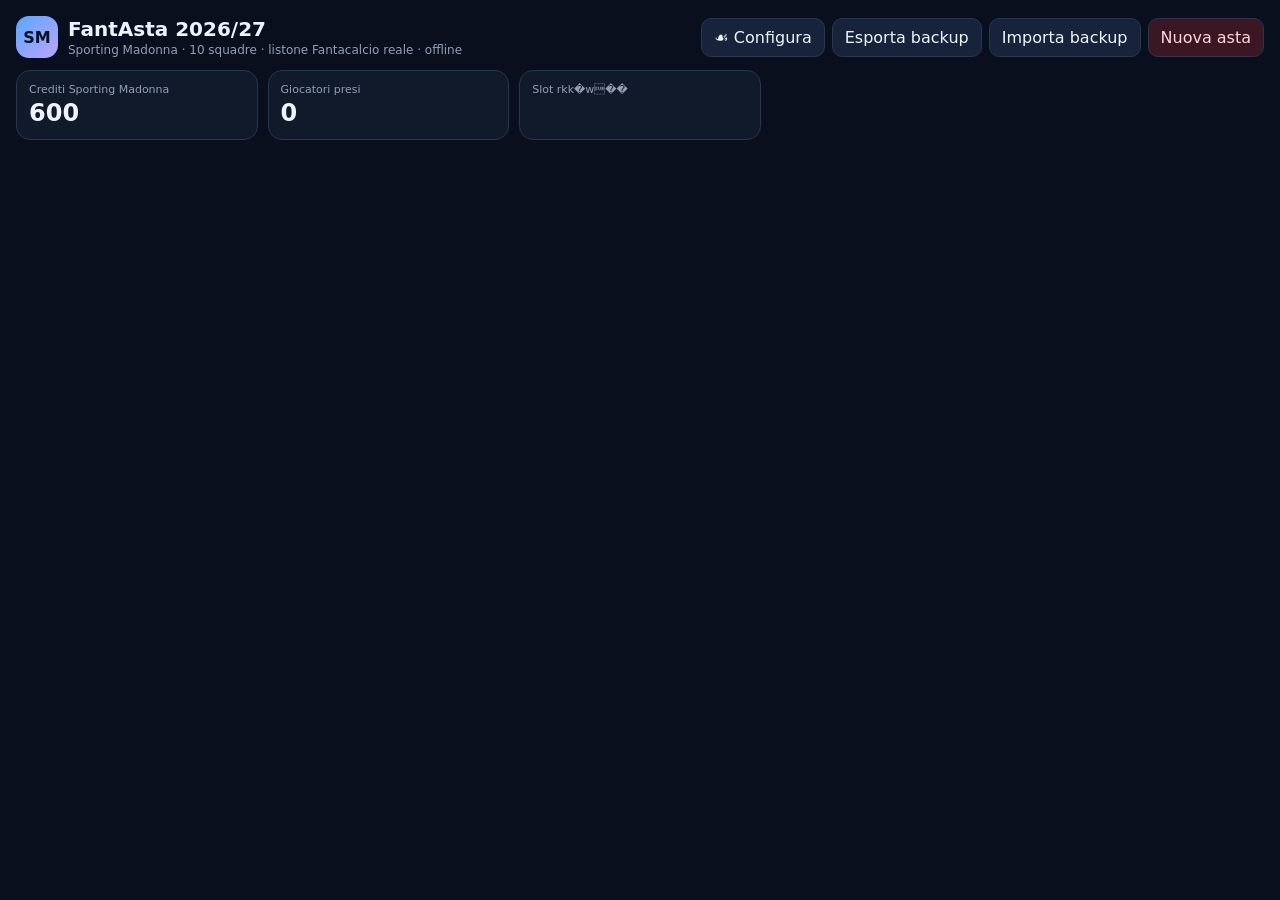
==== index.html @ edbecf05 "Publish FantAsta app" ====
<!doctype html>
<html lang="it">
<head>
<meta charset="utf-8">
<meta name="viewport" content="width=device-width,initial-scale=1">
<title>FantAsta 2026/27 — Sporting Madonna</title>
<style>
:root{
  --bg:#0a0f1d;--panel:#111a2b;--panel2:#17233a;--panel3:#0e1728;
  --text:#eef4ff;--muted:#91a0b7;--border:#273651;--accent:#5aa7ff;
  --good:#3ddc97;--warn:#f4c95d;--bad:#ff6b86;--purple:#bda4ff;
}
*{box-sizing:border-box}
html{color-scheme:dark}
body{margin:0;background:var(--bg);color:var(--text);font-family:Inter,ui-sans-serif,system-ui,-apple-system,Segoe UI,Roboto,Arial,sans-serif}
button,input,select{font:inherit}
button{cursor:pointer}
.app{max-width:1600px;margin:auto;padding:16px}
.top{display:flex;align-items:center;justify-content:space-between;gap:12px;flex-wrap:wrap;margin-bottom:12px}
.brand{display:flex;align-items:center;gap:10px}
.logo{width:42px;height:42px;border-radius:13px;background:linear-gradient(135deg,#5aa7ff,#bda4ff);display:grid;place-items:center;color:#07111f;font-weight:900}
h1{font-size:20px;margin:0} .sub{font-size:12px;color:var(--muted);margin-top:2px}
.actions{display:flex;gap:7px;flex-wrap:wrap}
.btn{border:1px solid var(--border);background:var(--panel2);color:var(--text);padding:9px 12px;border-radius:10px}
.btn:hover{filter:brightness(1.12)}
.btn.primary{background:var(--accent);color:#07111f;border-color:transparent;font-weight:800}
.btn.danger{background:#3a1722;color:#ffd6df}
.stats{display:grid;grid-template-columns:repeat(5,1fr);gap:10px;margin-bottom:12px}
.stat{background:var(--panel);border:1px solid var(--border);border-radius:14px;padding:12px}
.stat small{display:block;color:var(--muted);font-size:11px}.stat b{font-size:24px;display:block;margin-top:3px}
.layout{display:grid;grid-template-columns:1.22fr .78fr;gap:12px}
.card{background:var(--panel);border:1px solid var(--border);border-radius:15px;padding:13px}
.card h2{font-size:15px;margin:0 0 10px}.card h3{font-size:13px;margin:15px 0 8px;color:#c7d4e8}
.auction-grid{display:grid;grid-template-columns:1.6fr .55fr .9fr;gap:9px}
label small{color:var(--muted);display:block;margin:0 0 5px;font-size:11px}
.input,select{width:100%;border:1px solid var(--border);background:var(--panel3);color:var(--text);padding:10px 11px;border-radius:10px;outline:none}
input[type=number]::-webkit-outer-spin-button,
input[type=number]::-webkit-inner-spin-button{-webkit-appearance:none;margin:0}
input[type=number]{-moz-appearance:textfield;appearance:textfield}
.bid-input-wrap{display:grid;grid-template-columns:52px minmax(82px,1fr) 52px;gap:6px;align-items:center;background:var(--panel2);border:1px solid var(--border);border-radius:18px;padding:6px}
.bid-btn{height:48px;border-radius:14px;border:0;background:#1e2b45;color:var(--text);font-size:30px;font-weight:900;display:grid;place-items:center;line-height:1}
.bid-btn:hover{filter:brightness(1.08)}
.bid-btn:active{transform:scale(.985)}
.bid-input{height:48px;text-align:center;font-size:28px;font-weight:900;padding:0 6px;border-radius:14px;border:0;background:transparent}
.bid-input:focus{border:0;box-shadow:none;outline:none}
@media(max-width:760px){
  .bid-input-wrap{grid-template-columns:50px minmax(88px,1fr) 50px}
  .bid-btn{height:50px;font-size:31px}
  .bid-input{height:50px;font-size:30px}
}

.input:focus,select:focus{border-color:var(--accent)}
.player-summary{display:grid;grid-template-columns:repeat(6,1fr);gap:8px;margin-top:10px}
.kpi{background:var(--panel2);border:1px solid var(--border);border-radius:10px;padding:8px}
.kpi small{display:block;color:var(--muted);font-size:10px}.kpi b{display:block;font-size:17px;margin-top:2px;white-space:nowrap;overflow:hidden;text-overflow:ellipsis}
.signal{padding:12px;margin-top:10px;border-radius:11px;font-weight:900;text-align:center;border:1px solid}
.signal.good{background:rgba(61,220,151,.10);border-color:rgba(61,220,151,.35);color:var(--good)}
.signal.warn{background:rgba(244,201,93,.10);border-color:rgba(244,201,93,.35);color:var(--warn)}
.signal.bad{background:rgba(255,107,134,.10);border-color:rgba(255,107,134,.35);color:var(--bad)}
.help{font-size:11px;color:var(--muted);margin-top:6px;text-align:center}
.row-actions{display:flex;gap:7px;flex-wrap:wrap;margin-top:10px}
.teams{display:grid;grid-template-columns:repeat(2,1fr);gap:8px}
.team{background:var(--panel2);border:1px solid var(--border);border-radius:11px;padding:9px}
.team.mine{outline:2px solid var(--accent)}
.team-top{display:flex;justify-content:space-between;gap:8px;align-items:flex-start}
.team-name{font-weight:800;font-size:12px}.credits{font-weight:900;font-size:18px}
.slots{font-size:10px;color:var(--muted);margin-top:4px}
.bar{height:6px;background:#0a1220;border-radius:999px;margin-top:7px;overflow:hidden}.bar i{height:100%;display:block;background:var(--accent)}
.team details{margin-top:7px}.team summary{font-size:10px;color:var(--muted);cursor:pointer}
.roster{font-size:10px;line-height:1.55;margin-top:4px;color:#cdd8e8}
.full{grid-column:1/-1}
.filters{display:grid;grid-template-columns:2fr repeat(4,1fr);gap:7px;margin-bottom:8px}
.tablewrap{overflow:auto;max-height:500px;border:1px solid var(--border);border-radius:11px}
table{border-collapse:collapse;width:100%;min-width:860px}
th,td{padding:8px 9px;border-bottom:1px solid var(--border);font-size:11px;text-align:left}
th{position:sticky;top:0;background:#152039;z-index:1;color:#c5d2e7}
tr:hover td{background:#121d32}
.role{display:inline-grid;place-items:center;width:24px;height:24px;border-radius:50%;background:#233452;font-weight:900}
.badge{display:inline-block;border:1px solid var(--border);border-radius:999px;padding:2px 6px;font-size:9px;color:#d8e2ef}
.star{border:0;background:transparent;color:#6f7d91;font-size:17px;padding:1px 4px}.star.on{color:var(--warn)}
.smallbtn{border:1px solid var(--border);background:var(--panel2);color:var(--text);padding:5px 7px;border-radius:7px;font-size:10px}
.status-sold{color:var(--bad)}.status-free{color:var(--good)}.status-mine{color:var(--accent)}
.strategy-item{background:var(--panel2);border:1px solid var(--border);border-radius:10px;padding:9px;margin-bottom:7px}
.strategy-line{displax:flex;justify-content:space-between;gap:8px}.strategy-line b:last-child{font-size:18px}
.history{max-height:260px;overflow:auto}
.history-row{display:grid;grid-template-columns:1fr auto;gap:8px;padding:7px 0;border-bottom:1px solid var(--border);font-size:11px}
.note{color:var(--muted);font-size:10px}
.fav-list{display:flex;flex-wrap:wrap;gap:5px}
.fav-chip{border:1px solid var(--border);background:var(--panel2);border-radius:999px;padding:5px 8px;font-size:10px;cursor:pointer}
dialog{width:min(760px,94vw);background:var(--panel);color:var(--text);border:1px solid var(--border);border-radius:15px;padding:14px}
dialog::backdrop{background:rgba(0,0,0,.7)}
.formgrid{display:grid;grid-template-columns:repeat(2,1fr);gap:9px}
.modal-actions{display:flex;justify-content:flex-end;gap:7px;margin-top:12px}
.toast{position:fixed;right:16px;bottom:16px;max-width:320px;padding:10px 12px;background:#19243a;border:1px solid var(--border);border-radius:10px;display:none}
@media(max-width:1100px){.layout{grid-template-columns:1fr}.stats{grid-template-columns:repeat(3,1fr)}}
@media(max-width:760px){.app{padding:9px}.stats{grid-template-columns:repeat(2,1fr)}.auction-grid,.filters{grid-template-columns:1fr}.player-summary{grid-template-columns:repeat(3,1fr)}.teams{grid-template-columns:1fr}.formgrid{grid-template-columns:1fr}}
</style>
</head>
<body>
<div class="app">
  <div class="top">
    <div class="brand">
      <div class="logo">SM</div>
      <div><h1>FantAsta 2026/27</h1><div class="sub">Sporting Madonna · 10 squadre · listone Fantacalcio reale · offline</div></div>
    </div>
    <div class="actions">
      <button class="btn" id="cfgBtn">☙ Configura</button>
      <button class="btn" id="exportBtn">Esporta backup</button>
      <label class="btn">Importa backup<input id="importFile" type="file" accept=".json" hidden></label>
      <button class="btn danger" id="resetBtn">Nuova asta</button>
    </div>
  </div>

  <section class="stats">
    <div class="stat"><small>Crediti Sporting Madonna</small><b id="myCredits">600</b></div>
    <div class="stat"><small>Giocatori presi</small><b id="myCount">0</b></div>
    <div class="stat"><small>Slot rkk�w��
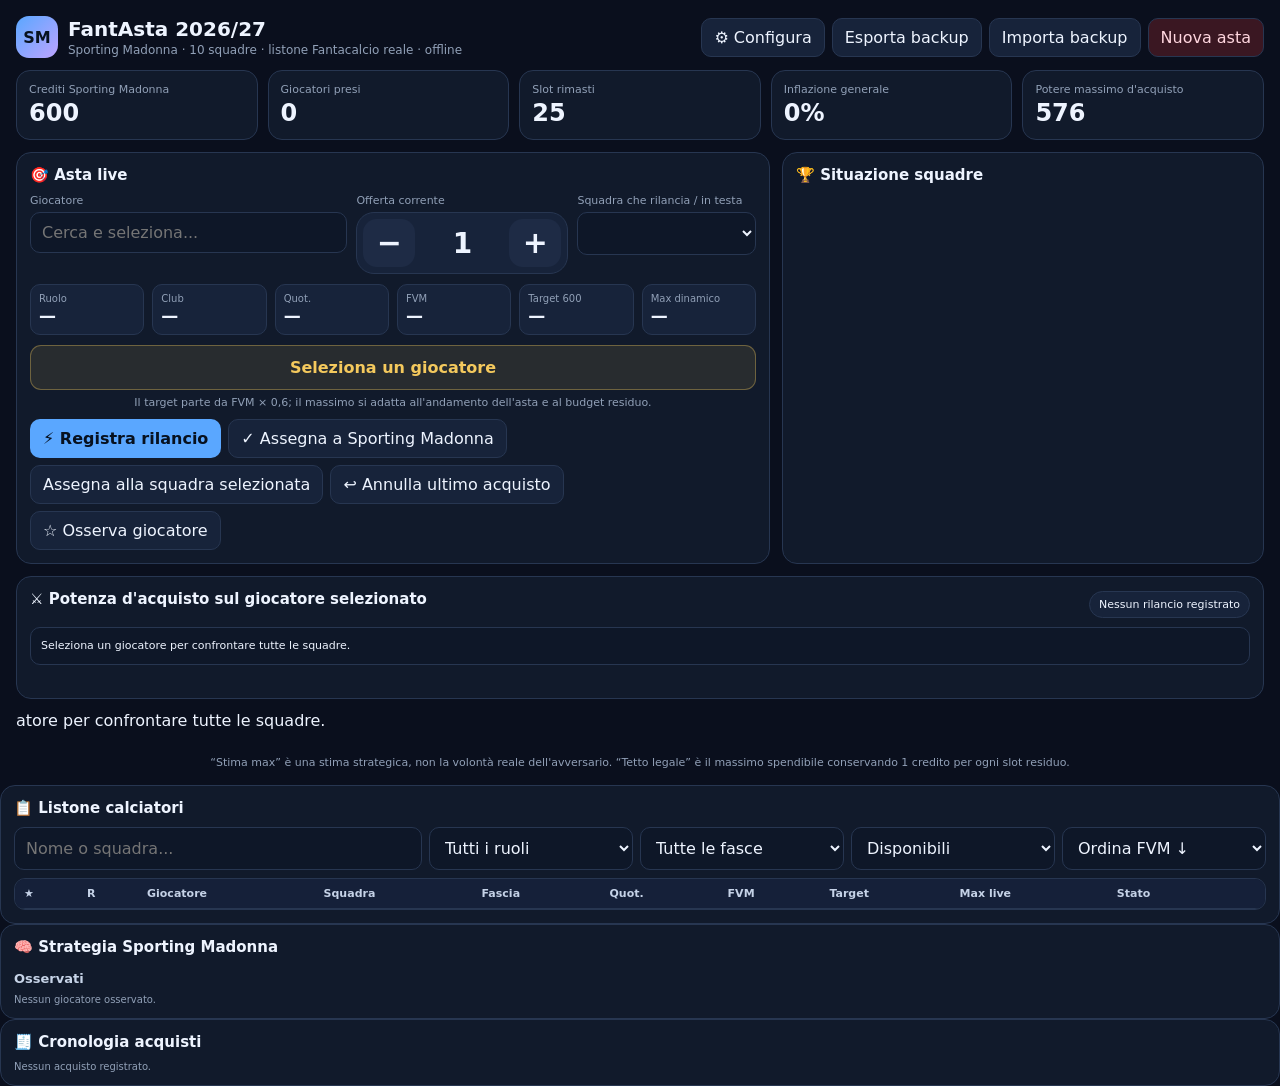
==== commit fa84be44: "Fix GitHub Pages app loader" ====
--- a/index.html
+++ b/index.html
@@ -5,113 +5,36 @@
 <meta name="viewport" content="width=device-width,initial-scale=1">
 <title>FantAsta 2026/27 — Sporting Madonna</title>
 <style>
-:root{
-  --bg:#0a0f1d;--panel:#111a2b;--panel2:#17233a;--panel3:#0e1728;
-  --text:#eef4ff;--muted:#91a0b7;--border:#273651;--accent:#5aa7ff;
-  --good:#3ddc97;--warn:#f4c95d;--bad:#ff6b86;--purple:#bda4ff;
-}
-*{box-sizing:border-box}
-html{color-scheme:dark}
-body{margin:0;background:var(--bg);color:var(--text);font-family:Inter,ui-sans-serif,system-ui,-apple-system,Segoe UI,Roboto,Arial,sans-serif}
-button,input,select{font:inherit}
-button{cursor:pointer}
-.app{max-width:1600px;margin:auto;padding:16px}
-.top{display:flex;align-items:center;justify-content:space-between;gap:12px;flex-wrap:wrap;margin-bottom:12px}
-.brand{display:flex;align-items:center;gap:10px}
-.logo{width:42px;height:42px;border-radius:13px;background:linear-gradient(135deg,#5aa7ff,#bda4ff);display:grid;place-items:center;color:#07111f;font-weight:900}
-h1{font-size:20px;margin:0} .sub{font-size:12px;color:var(--muted);margin-top:2px}
-.actions{display:flex;gap:7px;flex-wrap:wrap}
-.btn{border:1px solid var(--border);background:var(--panel2);color:var(--text);padding:9px 12px;border-radius:10px}
-.btn:hover{filter:brightness(1.12)}
-.btn.primary{background:var(--accent);color:#07111f;border-color:transparent;font-weight:800}
-.btn.danger{background:#3a1722;color:#ffd6df}
-.stats{display:grid;grid-template-columns:repeat(5,1fr);gap:10px;margin-bottom:12px}
-.stat{background:var(--panel);border:1px solid var(--border);border-radius:14px;padding:12px}
-.stat small{display:block;color:var(--muted);font-size:11px}.stat b{font-size:24px;display:block;margin-top:3px}
-.layout{display:grid;grid-template-columns:1.22fr .78fr;gap:12px}
-.card{background:var(--panel);border:1px solid var(--border);border-radius:15px;padding:13px}
-.card h2{font-size:15px;margin:0 0 10px}.card h3{font-size:13px;margin:15px 0 8px;color:#c7d4e8}
-.auction-grid{display:grid;grid-template-columns:1.6fr .55fr .9fr;gap:9px}
-label small{color:var(--muted);display:block;margin:0 0 5px;font-size:11px}
-.input,select{width:100%;border:1px solid var(--border);background:var(--panel3);color:var(--text);padding:10px 11px;border-radius:10px;outline:none}
-input[type=number]::-webkit-outer-spin-button,
-input[type=number]::-webkit-inner-spin-button{-webkit-appearance:none;margin:0}
-input[type=number]{-moz-appearance:textfield;appearance:textfield}
-.bid-input-wrap{display:grid;grid-template-columns:52px minmax(82px,1fr) 52px;gap:6px;align-items:center;background:var(--panel2);border:1px solid var(--border);border-radius:18px;padding:6px}
-.bid-btn{height:48px;border-radius:14px;border:0;background:#1e2b45;color:var(--text);font-size:30px;font-weight:900;display:grid;place-items:center;line-height:1}
-.bid-btn:hover{filter:brightness(1.08)}
-.bid-btn:active{transform:scale(.985)}
-.bid-input{height:48px;text-align:center;font-size:28px;font-weight:900;padding:0 6px;border-radius:14px;border:0;background:transparent}
-.bid-input:focus{border:0;box-shadow:none;outline:none}
-@media(max-width:760px){
-  .bid-input-wrap{grid-template-columns:50px minmax(88px,1fr) 50px}
-  .bid-btn{height:50px;font-size:31px}
-  .bid-input{height:50px;font-size:30px}
-}
-
-.input:focus,select:focus{border-color:var(--accent)}
-.player-summary{display:grid;grid-template-columns:repeat(6,1fr);gap:8px;margin-top:10px}
-.kpi{background:var(--panel2);border:1px solid var(--border);border-radius:10px;padding:8px}
-.kpi small{display:block;color:var(--muted);font-size:10px}.kpi b{display:block;font-size:17px;margin-top:2px;white-space:nowrap;overflow:hidden;text-overflow:ellipsis}
-.signal{padding:12px;margin-top:10px;border-radius:11px;font-weight:900;text-align:center;border:1px solid}
-.signal.good{background:rgba(61,220,151,.10);border-color:rgba(61,220,151,.35);color:var(--good)}
-.signal.warn{background:rgba(244,201,93,.10);border-color:rgba(244,201,93,.35);color:var(--warn)}
-.signal.bad{background:rgba(255,107,134,.10);border-color:rgba(255,107,134,.35);color:var(--bad)}
-.help{font-size:11px;color:var(--muted);margin-top:6px;text-align:center}
-.row-actions{display:flex;gap:7px;flex-wrap:wrap;margin-top:10px}
-.teams{display:grid;grid-template-columns:repeat(2,1fr);gap:8px}
-.team{background:var(--panel2);border:1px solid var(--border);border-radius:11px;padding:9px}
-.team.mine{outline:2px solid var(--accent)}
-.team-top{display:flex;justify-content:space-between;gap:8px;align-items:flex-start}
-.team-name{font-weight:800;font-size:12px}.credits{font-weight:900;font-size:18px}
-.slots{font-size:10px;color:var(--muted);margin-top:4px}
-.bar{height:6px;background:#0a1220;border-radius:999px;margin-top:7px;overflow:hidden}.bar i{height:100%;display:block;background:var(--accent)}
-.team details{margin-top:7px}.team summary{font-size:10px;color:var(--muted);cursor:pointer}
-.roster{font-size:10px;line-height:1.55;margin-top:4px;color:#cdd8e8}
-.full{grid-column:1/-1}
-.filters{display:grid;grid-template-columns:2fr repeat(4,1fr);gap:7px;margin-bottom:8px}
-.tablewrap{overflow:auto;max-height:500px;border:1px solid var(--border);border-radius:11px}
-table{border-collapse:collapse;width:100%;min-width:860px}
-th,td{padding:8px 9px;border-bottom:1px solid var(--border);font-size:11px;text-align:left}
-th{position:sticky;top:0;background:#152039;z-index:1;color:#c5d2e7}
-tr:hover td{background:#121d32}
-.role{display:inline-grid;place-items:center;width:24px;height:24px;border-radius:50%;background:#233452;font-weight:900}
-.badge{display:inline-block;border:1px solid var(--border);border-radius:999px;padding:2px 6px;font-size:9px;color:#d8e2ef}
-.star{border:0;background:transparent;color:#6f7d91;font-size:17px;padding:1px 4px}.star.on{color:var(--warn)}
-.smallbtn{border:1px solid var(--border);background:var(--panel2);color:var(--text);padding:5px 7px;border-radius:7px;font-size:10px}
-.status-sold{color:var(--bad)}.status-free{color:var(--good)}.status-mine{color:var(--accent)}
-.strategy-item{background:var(--panel2);border:1px solid var(--border);border-radius:10px;padding:9px;margin-bottom:7px}
-.strategy-line{displax:flex;justify-content:space-between;gap:8px}.strategy-line b:last-child{font-size:18px}
-.history{max-height:260px;overflow:auto}
-.history-row{display:grid;grid-template-columns:1fr auto;gap:8px;padding:7px 0;border-bottom:1px solid var(--border);font-size:11px}
-.note{color:var(--muted);font-size:10px}
-.fav-list{display:flex;flex-wrap:wrap;gap:5px}
-.fav-chip{border:1px solid var(--border);background:var(--panel2);border-radius:999px;padding:5px 8px;font-size:10px;cursor:pointer}
-dialog{width:min(760px,94vw);background:var(--panel);color:var(--text);border:1px solid var(--border);border-radius:15px;padding:14px}
-dialog::backdrop{background:rgba(0,0,0,.7)}
-.formgrid{display:grid;grid-template-columns:repeat(2,1fr);gap:9px}
-.modal-actions{display:flex;justify-content:flex-end;gap:7px;margin-top:12px}
-.toast{position:fixed;right:16px;bottom:16px;max-width:320px;padding:10px 12px;background:#19243a;border:1px solid var(--border);border-radius:10px;display:none}
-@media(max-width:1100px){.layout{grid-template-columns:1fr}.stats{grid-template-columns:repeat(3,1fr)}}
-@media(max-width:760px){.app{padding:9px}.stats{grid-template-columns:repeat(2,1fr)}.auction-grid,.filters{grid-template-columns:1fr}.player-summary{grid-template-columns:repeat(3,1fr)}.teams{grid-template-columns:1fr}.formgrid{grid-template-columns:1fr}}
+html,body{margin:0;background:#0a0f1d;color:#eef4ff;font-family:system-ui,-apple-system,Segoe UI,Roboto,Arial,sans-serif}
+#loading{padding:24px;font-size:16px}
 </style>
 </head>
 <body>
-<div class="app">
-  <div class="top">
-    <div class="brand">
-      <div class="logo">SM</div>
-      <div><h1>FantAsta 2026/27</h1><div class="sub">Sporting Madonna · 10 squadre · listone Fantacalcio reale · offline</div></div>
-    </div>
-    <div class="actions">
-      <button class="btn" id="cfgBtn">☙ Configura</button>
-      <button class="btn" id="exportBtn">Esporta backup</button>
-      <label class="btn">Importa backup<input id="importFile" type="file" accept=".json" hidden></label>
-      <button class="btn danger" id="resetBtn">Nuova asta</button>
-    </div>
-  </div>
-
-  <section class="stats">
-    <div class="stat"><small>Crediti Sporting Madonna</small><b id="myCredits">600</b></div>
-    <div class="stat"><small>Giocatori presi</small><b id="myCount">0</b></div>
-    <div class="stat"><small>Slot rkk�w��+<div id="loading">Caricamento FantAsta…</div>
+<script>
+(async()=>{
+  const files=[
+    'chunk-01.txt','chunk-02.txt','chunk-03.txt','chunk-04.txt',
+    'chunk-05.txt','chunk-06.txt','chunk-07.txt',
+    'chunk-08a.txt','chunk-08b.txt','chunk-08c.txt','chunk-08d.txt',
+    'chunk-09a.txt','chunk-09b.txt','chunk-09c.txt'
+  ];
+  try{
+    const parts=await Promise.all(files.map(name=>
+      fetch('./app-chunks/'+name,{cache:'no-store'}).then(r=>{
+        if(!r.ok) throw new Error(name+' '+r.status);
+        return r.text();
+      })
+    ));
+    const html=parts.join('');
+    document.open();
+    document.write(html);
+    document.close();
+  }catch(err){
+    const el=document.getElementById('loading');
+    if(el) el.textContent='Errore nel caricamento dell’app: '+err.message;
+  }
+})();
+</script>
+</body>
+</html>
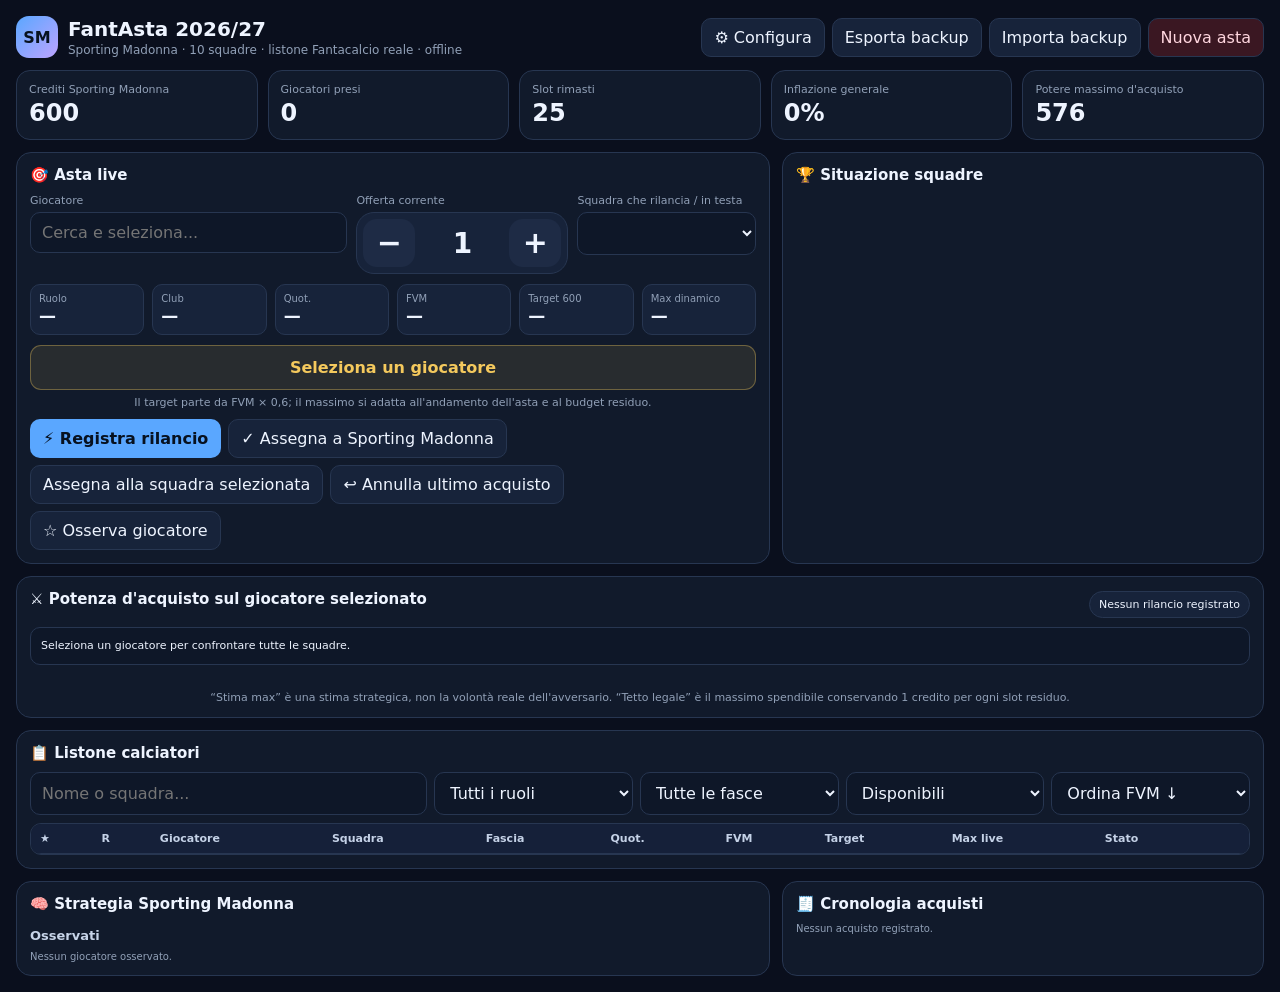
==== commit 29d8856a: "Use exact FantAsta chunks in Pages loader" ====
--- a/index.html
+++ b/index.html
@@ -14,8 +14,8 @@
 <script>
 (async()=>{
   const files=[
-    'chunk-01.txt','chunk-02.txt','chunk-03.txt','chunk-04.txt',
-    'chunk-05.txt','chunk-06.txt','chunk-07.txt',
+    'chunk-01a.txt','chunk-01b.txt','chunk-02.txt','chunk-03.txt','chunk-04.txt','chunk-05.txt',
+    'chunk-06a.txt','chunk-06b.txt','chunk-07.txt',
     'chunk-08a.txt','chunk-08b.txt','chunk-08c.txt','chunk-08d.txt',
     'chunk-09a.txt','chunk-09b.txt','chunk-09c.txt'
   ];
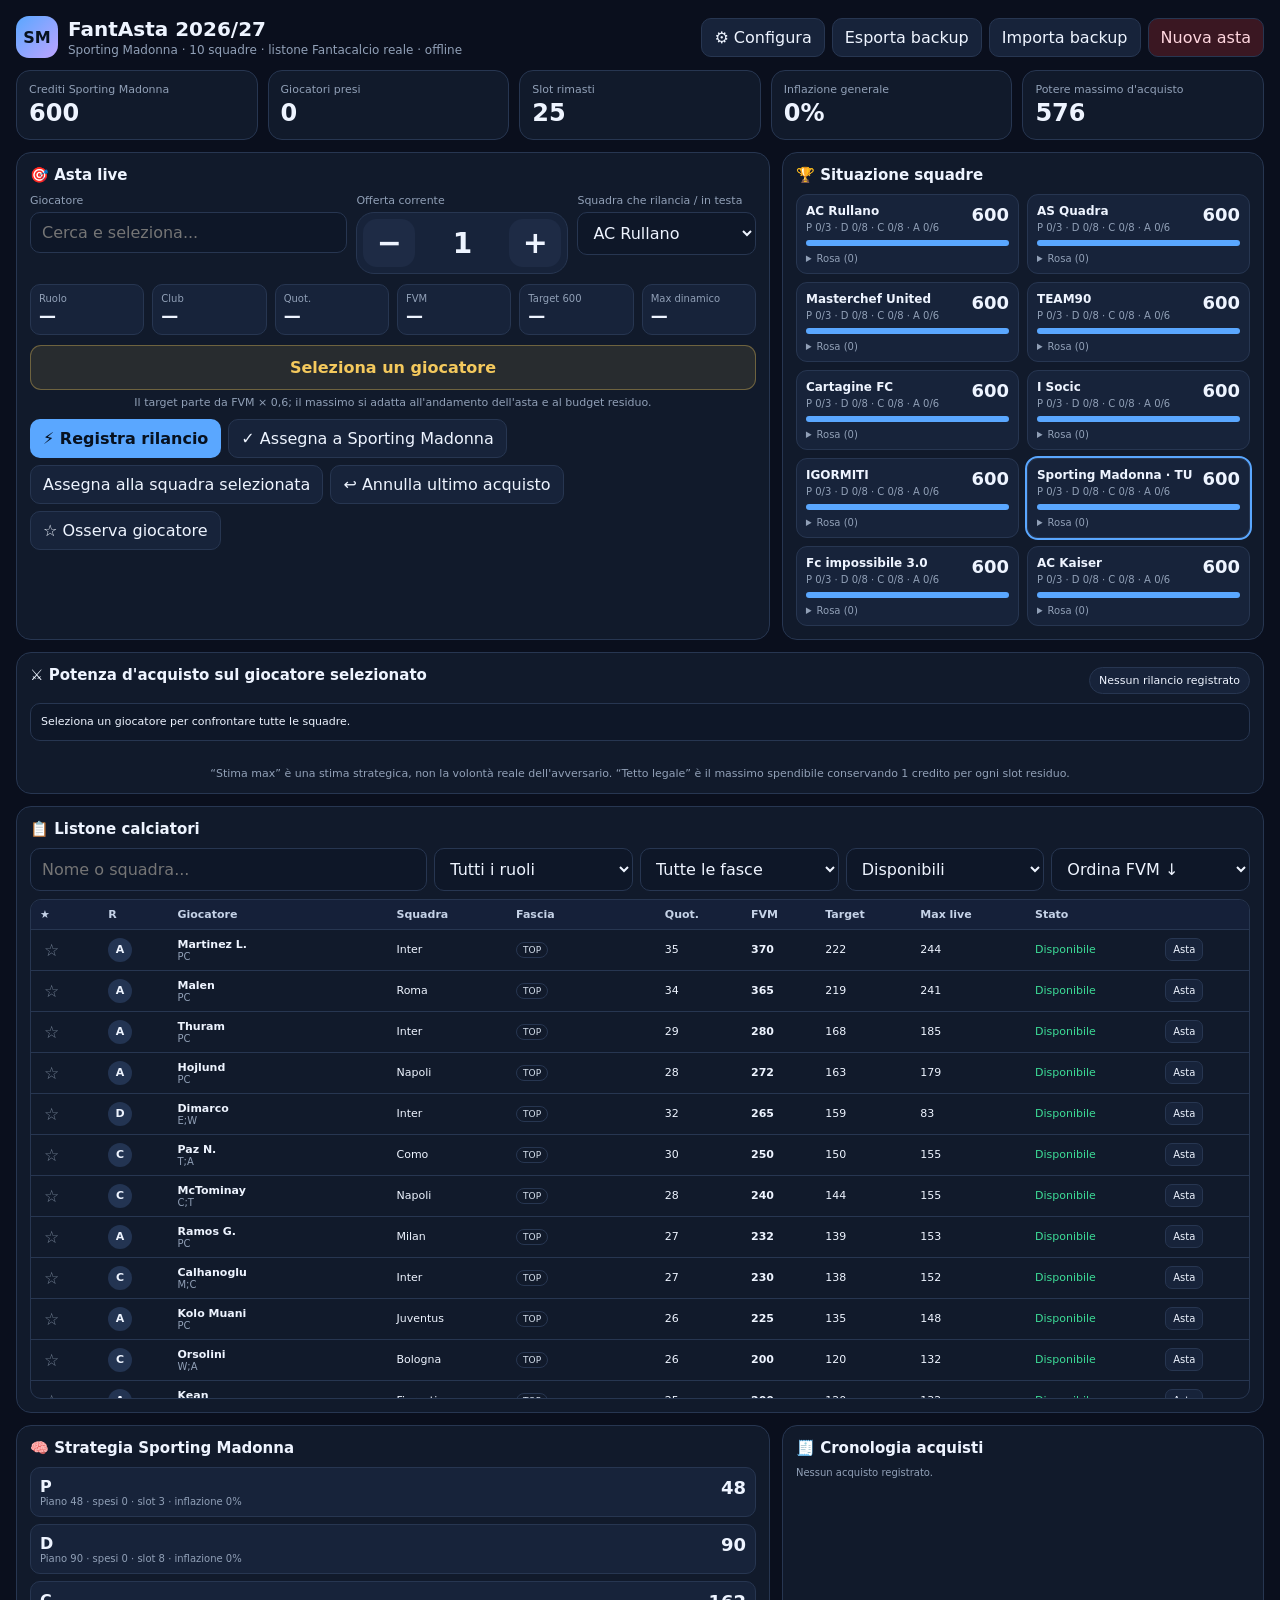
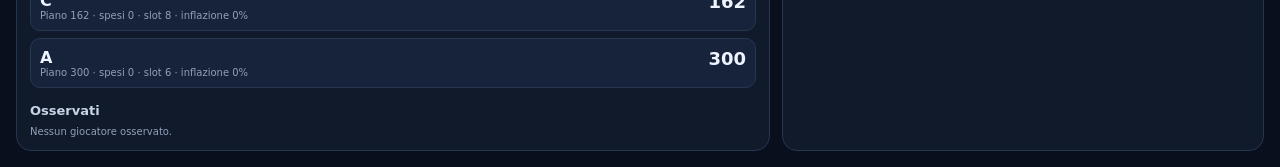
==== commit 539fcd62: "Fix exact chunk sequence for FantAsta" ====
--- a/index.html
+++ b/index.html
@@ -15,7 +15,7 @@
 (async()=>{
   const files=[
     'chunk-01a.txt','chunk-01b.txt','chunk-02.txt','chunk-03.txt','chunk-04.txt','chunk-05.txt',
-    'chunk-06a.txt','chunk-06b.txt','chunk-07.txt',
+    'chunk-06a.txt','chunk-06b1.txt','chunk-06b2a.txt','chunk-06b2b.txt','chunk-06b2c.txt','chunk-06b2d.txt','chunk-07.txt',
     'chunk-08a.txt','chunk-08b.txt','chunk-08c.txt','chunk-08d.txt',
     'chunk-09a.txt','chunk-09b.txt','chunk-09c.txt'
   ];
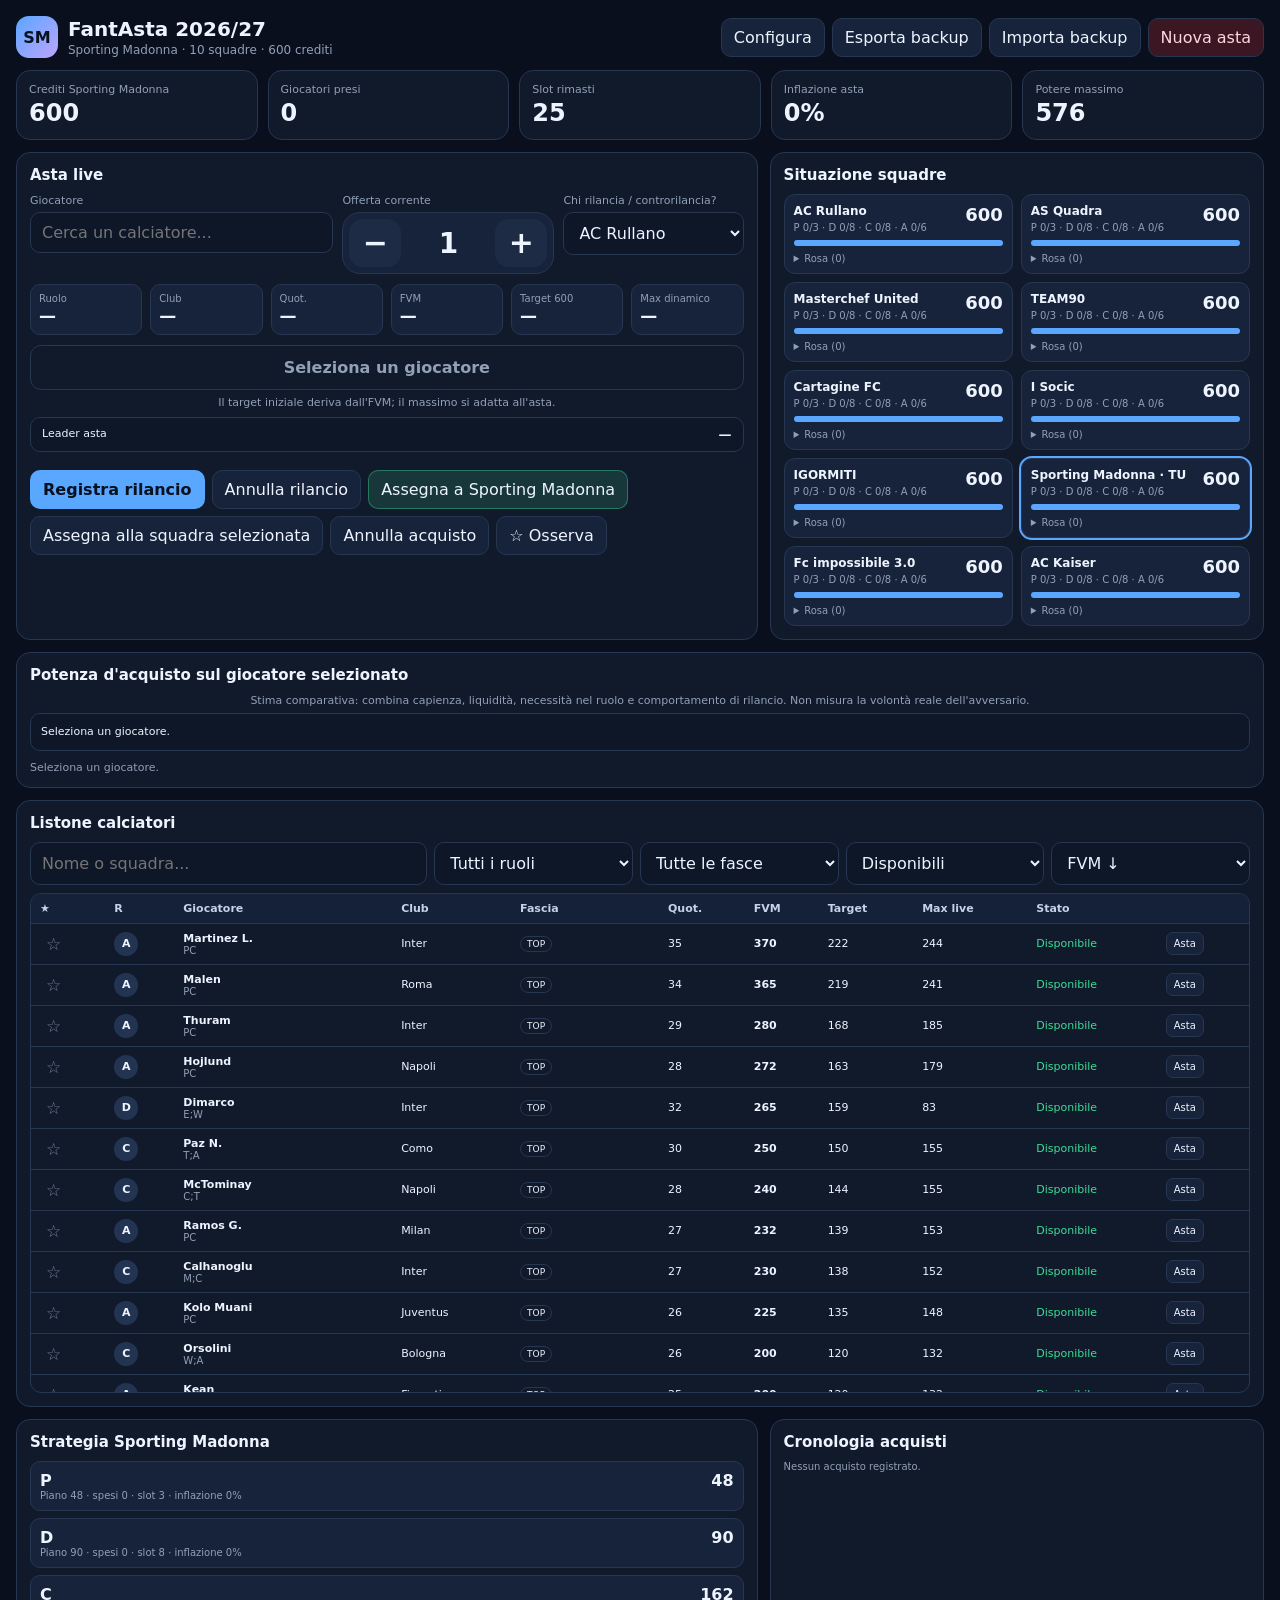
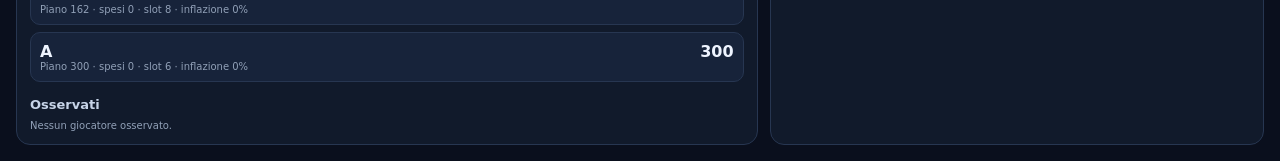
==== commit cda2efa9: "Replace broken loader with clean FantAsta app" ====
--- a/index.html
+++ b/index.html
@@ -2,39 +2,58 @@
 <html lang="it">
 <head>
 <meta charset="utf-8">
-<meta name="viewport" content="width=device-width,initial-scale=1">
-<title>FantAsta 2026/27 — Sporting Madonna</title>
-<style>
-html,body{margin:0;background:#0a0f1d;color:#eef4ff;font-family:system-ui,-apple-system,Segoe UI,Roboto,Arial,sans-serif}
-#loading{padding:24px;font-size:16px}
-</style>
+<meta name="viewport" content="width=device-width,initial-scale=1,viewport-fit=cover">
+<meta name="theme-color" content="#0a0f1d">
+<title>FantAsta 2026/27 - Sporting Madonna</title>
+<link rel="stylesheet" href="./clean/styles.css">
 </head>
 <body>
-<div id="loading">Caricamento FantAsta…</div>
-<script>
-(async()=>{
-  const files=[
-    'chunk-01a.txt','chunk-01b.txt','chunk-02.txt','chunk-03.txt','chunk-04.txt','chunk-05.txt',
-    'chunk-06a.txt','chunk-06b1.txt','chunk-06b2a.txt','chunk-06b2b.txt','chunk-06b2c.txt','chunk-06b2d.txt','chunk-07.txt',
-    'chunk-08a.txt','chunk-08b.txt','chunk-08c.txt','chunk-08d.txt',
-    'chunk-09a.txt','chunk-09b.txt','chunk-09c.txt'
-  ];
-  try{
-    const parts=await Promise.all(files.map(name=>
-      fetch('./app-chunks/'+name,{cache:'no-store'}).then(r=>{
-        if(!r.ok) throw new Error(name+' '+r.status);
-        return r.text();
-      })
-    ));
-    const html=parts.join('');
-    document.open();
-    document.write(html);
-    document.close();
-  }catch(err){
-    const el=document.getElementById('loading');
-    if(el) el.textContent='Errore nel caricamento dell’app: '+err.message;
-  }
-})();
-</script>
+<div class="app">
+  <header class="topbar">
+    <div class="brand"><div class="logo">SM</div><div><h1>FantAsta 2026/27</h1><p>Sporting Madonna · 10 squadre · 600 crediti</p></div></div>
+    <div class="top-actions">
+      <button id="configBtn" class="btn">Configura</button>
+      <button id="exportBtn" class="btn">Esporta backup</button>
+      <label class="btn file-btn">Importa backup<input id="importFile" type="file" accept=".json"></label>
+      <button id="resetBtn" class="btn danger">Nuova asta</button>
+    </div>
+  </header>
+  <section class="stats">
+    <div class="metric"><small>Crediti Sporting Madonna</small><b id="myCredits">600</b></div>
+    <div class="metric"><small>Giocatori presi</small><b id="myCount">0</b></div>
+    <div class="metric"><small>Slot rimasti</small><b id="mySlots">25</b></div>
+    <div class="metric"><small>Inflazione asta</small><b id="inflation">0%</b></div>
+    <div class="metric"><small>Potere massimo</small><b id="buyPower">576</b></div>
+  </section>
+  <main class="layout">
+    <section class="card auction-card">
+      <h2>Asta live</h2>
+      <div class="auction-grid">
+        <label><span>Giocatore</span><input id="auctionPlayer" class="input" list="playerList" autocomplete="off" placeholder="Cerca un calciatore..."><datalist id="playerList"></datalist></label>
+        <label><span>Offerta corrente</span><div class="bid-control"><button id="bidMinus" type="button" aria-label="Diminuisci">−</button><input id="currentBid" type="number" min="1" value="1" inputmode="numeric"><button id="bidPlus" type="button" aria-label="Aumenta">+</button></div></label>
+        <label><span>Chi rilancia / controrilancia?</span><select id="bidder"></select></label>
+      </div>
+      <div class="player-kpis">
+        <div><small>Ruolo</small><b id="pRole">—</b></div><div><small>Club</small><b id="pClub">—</b></div><div><small>Quot.</small><b id="pQuot">—</b></div><div><small>FVM</small><b id="pFvm">—</b></div><div><small>Target 600</small><b id="pTarget">—</b></div><div><small>Max dinamico</small><b id="pMax">—</b></div>
+      </div>
+      <div id="signal" class="signal neutral">Seleziona un giocatore</div>
+      <div id="signalHelp" class="signal-help">Il target iniziale deriva dall'FVM; il massimo si adatta all'asta.</div>
+      <div class="leader-row"><span>Leader asta</span><b id="liveLeader">—</b></div>
+      <div id="bidTrail" class="bid-trail"></div>
+      <div class="action-row">
+        <button id="recordBidBtn" class="btn primary">Registra rilancio</button><button id="undoBidBtn" class="btn">Annulla rilancio</button><button id="assignMineBtn" class="btn success">Assegna a Sporting Madonna</button><button id="assignTeamBtn" class="btn">Assegna alla squadra selezionata</button><button id="undoPurchaseBtn" class="btn">Annulla acquisto</button><button id="favBtn" class="btn">☆ Osserva</button>
+      </div>
+    </section>
+    <section class="card teams-card"><h2>Situazione squadre</h2><div id="teams" class="teams"></div></section>
+    <section class="card full power-section"><h2>Potenza d'acquisto sul giocatore selezionato</h2><p class="section-note">Stima comparativa: combina capienza, liquidità, necessità nel ruolo e comportamento di rilancio. Non misura la volontà reale dell'avversario.</p><div id="strategySummary" class="strategy-summary">Seleziona un giocatore.</div><div id="powerGrid" class="power-grid"><div class="empty">Seleziona un giocatore.</div></div></section>
+    <section class="card full"><h2>Listone calciatori</h2><div class="filters"><input id="search" class="input" placeholder="Nome o squadra..."><select id="roleFilter"><option value="">Tutti i ruoli</option><option>P</option><option>D</option><option>C</option><option>A</option></select><select id="tierFilter"><option value="">Tutte le fasce</option><option>TOP</option><option>SEMI-TOP</option><option>TITOLARE</option><option>SCOMMESSA</option><option>LOW COST</option></select><select id="statusFilter"><option value="available">Disponibili</option><option value="">Tutti</option><option value="sold">Assegnati</option><option value="mine">Miei</option><option value="fav">Osservati</option></select><select id="sortBy"><option value="fvm">FVM ↓</option><option value="target">Target ↓</option><option value="quot">Quotazione ↓</option><option value="name">Nome A-Z</option></select></div><div class="table-wrap"><table><thead><tr><th>★</th><th>R</th><th>Giocatore</th><th>Club</th><th>Fascia</th><th>Quot.</th><th>FVM</th><th>Target</th><th>Max live</th><th>Stato</th><th></th></tr></thead><tbody id="playersTable"></tbody></table></div></section>
+    <section class="card"><h2>Strategia Sporting Madonna</h2><div id="strategy"></div><h3>Osservati</h3><div id="favorites" class="favorites"></div></section><section class="card"><h2>Cronologia acquisti</h2><div id="history" class="history"></div></section>
+  </main>
+</div>
+<dialog id="configDialog"><h2>Configurazione lega</h2><div class="form-grid"><label><span>Crediti iniziali</span><input id="cfgCredits" class="input" type="number" min="1"></label><label><span>Mia squadra</span><select id="cfgMine"></select></label><label><span>Portieri</span><input id="cfgP" class="input" type="number" min="0"></label><label><span>Difensori</span><input id="cfgD" class="input" type="number" min="0"></label><label><span>Centrocampisti</span><input id="cfgC" class="input" type="number" min="0"></label><label><span>Attaccanti</span><input id="cfgA" class="input" type="number" min="0"></label><label><span>Budget P %</span><input id="bp" class="input" type="number" min="0" max="100"></label><label><span>Budget D %</span><input id="bd" class="input" type="number" min="0" max="100"></label><label><span>Budget C %</span><input id="bc" class="input" type="number" min="0" max="100"></label><label><span>Budget A %</span><input id="ba" class="input" type="number" min="0" max="100"></label></div><div class="dialog-actions"><button id="closeConfigBtn" class="btn">Annulla</button><button id="saveConfigBtn" class="btn primary">Salva</button></div></dialog>
+<div id="toast" class="toast"></div>
+<script>window.PLAYER_CHUNKS=[];</script>
+<script src="./clean/data/players-01.js"></script><script src="./clean/data/players-02.js"></script><script src="./clean/data/players-03.js"></script><script src="./clean/data/players-04.js"></script><script src="./clean/data/players-05.js"></script>
+<script src="./clean/app-core.js"></script><script src="./clean/app-ui1.js"></script><script src="./clean/app-ui2.js"></script>
 </body>
 </html>
--- a/clean/styles.css
+++ b/clean/styles.css
@@ -0,0 +1,17 @@
+:root{--bg:#0a0f1d;--panel:#111a2b;--panel2:#17233a;--panel3:#0e1728;--text:#eef4ff;--muted:#91a0b7;--border:#273651;--accent:#5aa7ff;--good:#3ddc97;--warn:#f4c95d;--bad:#ff6b86}
+*{box-sizing:border-box}html{color-scheme:dark}body{margin:0;background:var(--bg);color:var(--text);font-family:Inter,system-ui,-apple-system,Segoe UI,Roboto,Arial,sans-serif}button,input,select{font:inherit}button{cursor:pointer}
+.app{max-width:1600px;margin:auto;padding:16px}.topbar{display:flex;justify-content:space-between;gap:12px;align-items:center;flex-wrap:wrap;margin-bottom:12px}.brand{display:flex;gap:10px;align-items:center}.logo{width:42px;height:42px;border-radius:13px;background:linear-gradient(135deg,#5aa7ff,#bda4ff);display:grid;place-items:center;color:#07111f;font-weight:900}.brand h1{margin:0;font-size:20px}.brand p{margin:2px 0 0;color:var(--muted);font-size:12px}
+.top-actions,.action-row{display:flex;gap:7px;flex-wrap:wrap}.btn{border:1px solid var(--border);background:var(--panel2);color:var(--text);padding:9px 12px;border-radius:10px}.btn.primary{background:var(--accent);color:#07111f;border-color:transparent;font-weight:800}.btn.success{background:rgba(61,220,151,.15);border-color:rgba(61,220,151,.4)}.btn.danger{background:#3a1722;color:#ffd6df}.file-btn input{display:none}
+.stats{display:grid;grid-template-columns:repeat(5,1fr);gap:10px;margin-bottom:12px}.metric,.card{background:var(--panel);border:1px solid var(--border);border-radius:14px}.metric{padding:12px}.metric small{display:block;color:var(--muted);font-size:11px}.metric b{display:block;font-size:24px;margin-top:3px}
+.layout{display:grid;grid-template-columns:1.2fr .8fr;gap:12px}.card{padding:13px}.full{grid-column:1/-1}.card h2{font-size:15px;margin:0 0 10px}.card h3{font-size:13px;margin:15px 0 8px;color:#c7d4e8}
+.auction-grid{display:grid;grid-template-columns:1.6fr .65fr .95fr;gap:9px}.auction-grid label>span,.form-grid label>span{display:block;color:var(--muted);font-size:11px;margin-bottom:5px}.input,select{width:100%;border:1px solid var(--border);background:var(--panel3);color:var(--text);padding:10px 11px;border-radius:10px;outline:none}.input:focus,select:focus{border-color:var(--accent)}
+input[type=number]::-webkit-outer-spin-button,input[type=number]::-webkit-inner-spin-button{-webkit-appearance:none;margin:0}input[type=number]{-moz-appearance:textfield;appearance:textfield}
+.bid-control{display:grid;grid-template-columns:52px minmax(82px,1fr) 52px;gap:6px;align-items:center;background:var(--panel2);border:1px solid var(--border);border-radius:18px;padding:6px}.bid-control button{height:48px;border:0;border-radius:14px;background:#1e2b45;color:var(--text);font-size:30px;font-weight:900;line-height:1}.bid-control input{height:48px;width:100%;border:0;outline:0;background:transparent;color:var(--text);text-align:center;font-size:28px;font-weight:900}
+.player-kpis{display:grid;grid-template-columns:repeat(6,1fr);gap:8px;margin-top:10px}.player-kpis>div{background:var(--panel2);border:1px solid var(--border);border-radius:10px;padding:8px}.player-kpis small{display:block;color:var(--muted);font-size:10px}.player-kpis b{display:block;font-size:17px;margin-top:2px;white-space:nowrap;overflow:hidden;text-overflow:ellipsis}
+.signal{padding:12px;margin-top:10px;border-radius:11px;font-weight:900;text-align:center;border:1px solid var(--border)}.signal.good{color:var(--good);border-color:rgba(61,220,151,.4);background:rgba(61,220,151,.1)}.signal.warn{color:var(--warn);border-color:rgba(244,201,93,.4);background:rgba(244,201,93,.1)}.signal.bad{color:var(--bad);border-color:rgba(255,107,134,.4);background:rgba(255,107,134,.1)}.signal.neutral{color:var(--muted)}.signal-help,.section-note{font-size:11px;color:var(--muted);margin:6px 0;text-align:center}.leader-row{display:flex;justify-content:space-between;gap:8px;padding:9px 11px;border:1px solid var(--border);border-radius:10px;background:var(--panel3);font-size:11px;margin-top:8px}.leader-row b{font-size:13px}.bid-trail{display:flex;gap:5px;flex-wrap:wrap;margin-top:8px}.bid-chip{border:1px solid var(--border);border-radius:999px;padding:4px 7px;font-size:10px;background:var(--panel2)}.bid-chip.mine{border-color:var(--accent);color:var(--accent)}.action-row{margin-top:10px}
+.teams{display:grid;grid-template-columns:repeat(2,1fr);gap:8px}.team{background:var(--panel2);border:1px solid var(--border);border-radius:11px;padding:9px}.team.mine{outline:2px solid var(--accent)}.team-head{display:flex;justify-content:space-between;gap:8px}.team-name{font-size:12px;font-weight:800}.credits{font-size:18px;font-weight:900}.slots{font-size:10px;color:var(--muted);margin-top:4px}.bar{height:6px;background:#0a1220;border-radius:999px;overflow:hidden;margin-top:7px}.bar i{display:block;height:100%;background:var(--accent)}.team details{margin-top:7px}.team summary{font-size:10px;color:var(--muted)}.roster{font-size:10px;line-height:1.55;margin-top:4px;color:#cdd8e8}
+.strategy-summary{padding:10px;border:1px solid var(--border);background:var(--panel3);border-radius:10px;font-size:11px;line-height:1.45;margin-bottom:10px}.power-grid{display:grid;grid-template-columns:repeat(2,1fr);gap:8px}.power-card{background:var(--panel2);border:1px solid var(--border);border-radius:12px;padding:10px}.power-card.mine{outline:2px solid var(--accent)}.power-card.leader{border-color:var(--warn)}.power-head{display:flex;justify-content:space-between;gap:10px}.power-title{font-weight:800;font-size:12px}.score{font-size:20px;font-weight:900}.threat{display:inline-block;margin-top:5px;border:1px solid var(--border);border-radius:999px;padding:3px 7px;font-size:9px;font-weight:800}.threat.high{color:var(--bad)}.threat.medium{color:var(--warn)}.threat.low{color:var(--good)}.threat.mine{color:var(--accent)}.threat.out{color:var(--muted)}.power-bar{height:7px;background:#0a1220;border-radius:999px;overflow:hidden;margin-top:7px}.power-bar i{display:block;height:100%;background:var(--accent)}.power-meta{display:grid;grid-template-columns:repeat(4,1fr);gap:6px;margin-top:7px}.power-meta>div{background:var(--panel3);padding:6px;border-radius:8px}.power-meta small{display:block;color:var(--muted);font-size:9px}.power-meta b{font-size:12px}.pattern{font-size:9px;color:var(--muted);margin-top:6px}.tactic{font-size:10px;line-height:1.4;color:#ced8e8;margin-top:7px}.pick-team{width:100%;margin-top:8px}.empty{color:var(--muted);font-size:11px}
+.filters{display:grid;grid-template-columns:2fr repeat(4,1fr);gap:7px;margin-bottom:8px}.table-wrap{overflow:auto;max-height:500px;border:1px solid var(--border);border-radius:11px}table{width:100%;border-collapse:collapse;min-width:900px}th,td{padding:8px 9px;border-bottom:1px solid var(--border);font-size:11px;text-align:left}th{position:sticky;top:0;background:#152039;z-index:2;color:#c5d2e7}.role{display:inline-grid;place-items:center;width:24px;height:24px;border-radius:50%;background:#233452;font-weight:900}.badge{border:1px solid var(--border);border-radius:999px;padding:2px 6px;font-size:9px}.star{border:0;background:transparent;color:#6f7d91;font-size:17px}.star.on{color:var(--warn)}.small-btn{border:1px solid var(--border);background:var(--panel2);color:var(--text);padding:5px 7px;border-radius:7px;font-size:10px}.status-free{color:var(--good)}.status-mine{color:var(--accent)}.status-sold{color:var(--bad)}
+.strategy-item{background:var(--panel2);border:1px solid var(--border);border-radius:10px;padding:9px;margin-bottom:7px}.strategy-line{display:flex;justify-content:space-between;gap:8px}.note{color:var(--muted);font-size:10px}.favorites{display:flex;gap:5px;flex-wrap:wrap}.fav-chip{border:1px solid var(--border);background:var(--panel2);color:var(--text);border-radius:999px;padding:5px 8px;font-size:10px}.history{max-height:300px;overflow:auto}.history-row{display:grid;grid-template-columns:1fr auto;gap:8px;padding:7px 0;border-bottom:1px solid var(--border);font-size:11px}
+dialog{width:min(760px,94vw);background:var(--panel);color:var(--text);border:1px solid var(--border);border-radius:15px;padding:14px}dialog::backdrop{background:rgba(0,0,0,.7)}.form-grid{display:grid;grid-template-columns:repeat(2,1fr);gap:9px}.dialog-actions{display:flex;justify-content:flex-end;gap:7px;margin-top:12px}.toast{position:fixed;right:16px;bottom:16px;max-width:340px;padding:10px 12px;background:#19243a;border:1px solid var(--border);border-radius:10px;display:none;z-index:20}
+@media(max-width:1100px){.layout{grid-template-columns:1fr}.stats{grid-template-columns:repeat(3,1fr)}}@media(max-width:760px){.app{padding:9px}.stats{grid-template-columns:repeat(2,1fr)}.auction-grid,.filters,.form-grid{grid-template-columns:1fr}.player-kpis{grid-template-columns:repeat(3,1fr)}.teams,.power-grid{grid-template-columns:1fr}.power-meta{grid-template-columns:repeat(2,1fr)}.top-actions .btn{padding:8px 9px}.bid-control{grid-template-columns:54px minmax(90px,1fr) 54px}.bid-control button{height:52px;font-size:32px}.bid-control input{height:52px;font-size:30px}}
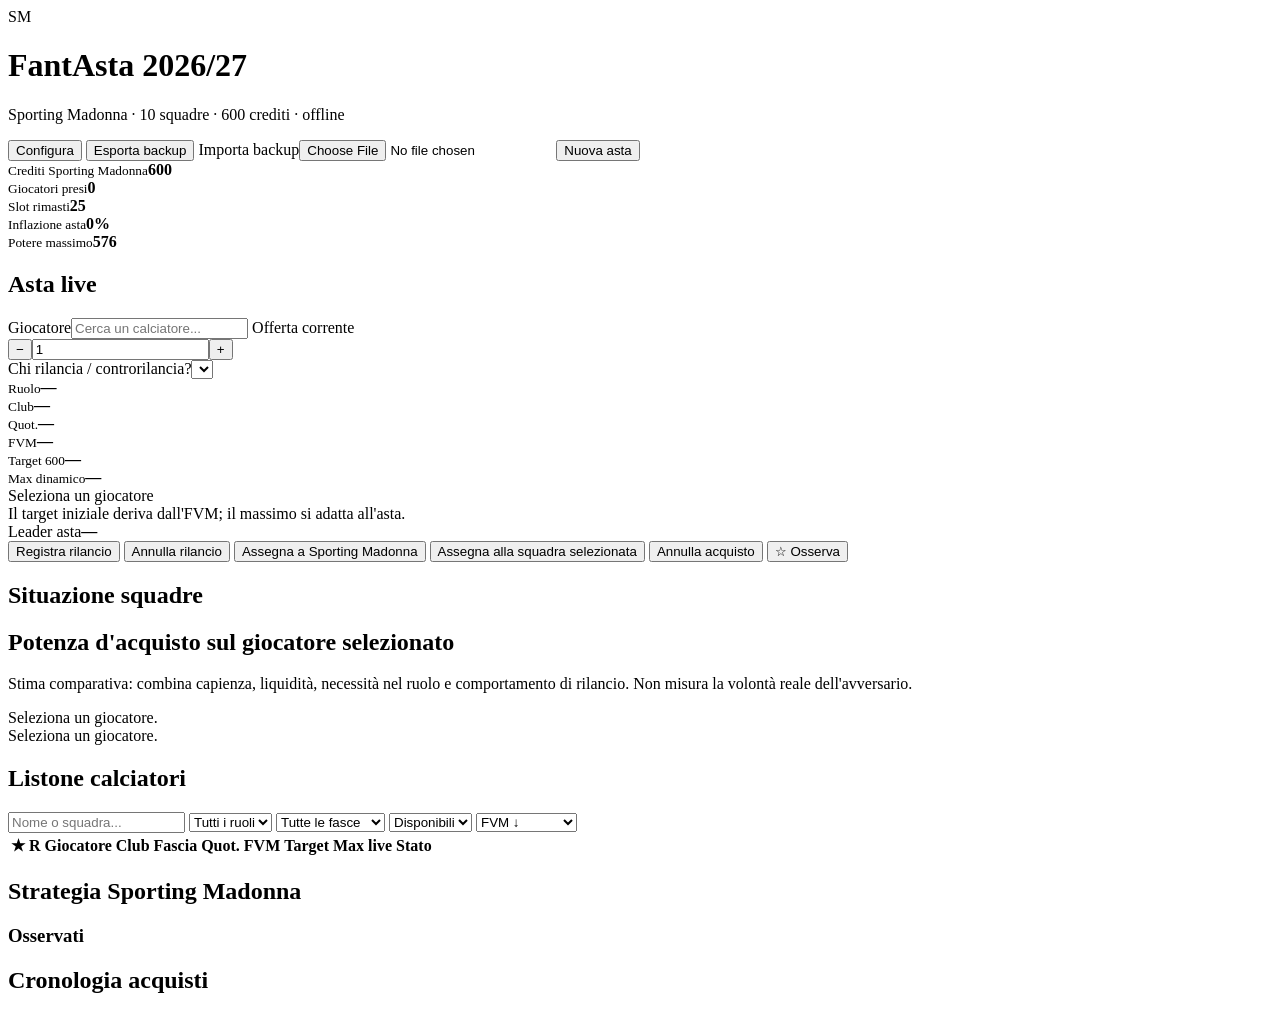
==== commit 562307b2: "Simplify FantAsta GitHub Pages structure" ====
--- a/index.html
+++ b/index.html
@@ -4,56 +4,101 @@
 <meta charset="utf-8">
 <meta name="viewport" content="width=device-width,initial-scale=1,viewport-fit=cover">
 <meta name="theme-color" content="#0a0f1d">
-<title>FantAsta 2026/27 - Sporting Madonna</title>
-<link rel="stylesheet" href="./clean/styles.css">
+<title>FantAsta 2026/27 — Sporting Madonna</title>
+<link rel="stylesheet" href="styles.css?v=1">
 </head>
 <body>
 <div class="app">
-  <header class="topbar">
-    <div class="brand"><div class="logo">SM</div><div><h1>FantAsta 2026/27</h1><p>Sporting Madonna · 10 squadre · 600 crediti</p></div></div>
-    <div class="top-actions">
-      <button id="configBtn" class="btn">Configura</button>
-      <button id="exportBtn" class="btn">Esporta backup</button>
-      <label class="btn file-btn">Importa backup<input id="importFile" type="file" accept=".json"></label>
-      <button id="resetBtn" class="btn danger">Nuova asta</button>
-    </div>
-  </header>
-  <section class="stats">
-    <div class="metric"><small>Crediti Sporting Madonna</small><b id="myCredits">600</b></div>
-    <div class="metric"><small>Giocatori presi</small><b id="myCount">0</b></div>
-    <div class="metric"><small>Slot rimasti</small><b id="mySlots">25</b></div>
-    <div class="metric"><small>Inflazione asta</small><b id="inflation">0%</b></div>
-    <div class="metric"><small>Potere massimo</small><b id="buyPower">576</b></div>
-  </section>
-  <main class="layout">
-    <section class="card auction-card">
-      <h2>Asta live</h2>
-      <div class="auction-grid">
-        <label><span>Giocatore</span><input id="auctionPlayer" class="input" list="playerList" autocomplete="off" placeholder="Cerca un calciatore..."><datalist id="playerList"></datalist></label>
-        <label><span>Offerta corrente</span><div class="bid-control"><button id="bidMinus" type="button" aria-label="Diminuisci">−</button><input id="currentBid" type="number" min="1" value="1" inputmode="numeric"><button id="bidPlus" type="button" aria-label="Aumenta">+</button></div></label>
-        <label><span>Chi rilancia / controrilancia?</span><select id="bidder"></select></label>
-      </div>
-      <div class="player-kpis">
-        <div><small>Ruolo</small><b id="pRole">—</b></div><div><small>Club</small><b id="pClub">—</b></div><div><small>Quot.</small><b id="pQuot">—</b></div><div><small>FVM</small><b id="pFvm">—</b></div><div><small>Target 600</small><b id="pTarget">—</b></div><div><small>Max dinamico</small><b id="pMax">—</b></div>
-      </div>
-      <div id="signal" class="signal neutral">Seleziona un giocatore</div>
-      <div id="signalHelp" class="signal-help">Il target iniziale deriva dall'FVM; il massimo si adatta all'asta.</div>
-      <div class="leader-row"><span>Leader asta</span><b id="liveLeader">—</b></div>
-      <div id="bidTrail" class="bid-trail"></div>
-      <div class="action-row">
-        <button id="recordBidBtn" class="btn primary">Registra rilancio</button><button id="undoBidBtn" class="btn">Annulla rilancio</button><button id="assignMineBtn" class="btn success">Assegna a Sporting Madonna</button><button id="assignTeamBtn" class="btn">Assegna alla squadra selezionata</button><button id="undoPurchaseBtn" class="btn">Annulla acquisto</button><button id="favBtn" class="btn">☆ Osserva</button>
-      </div>
-    </section>
-    <section class="card teams-card"><h2>Situazione squadre</h2><div id="teams" class="teams"></div></section>
-    <section class="card full power-section"><h2>Potenza d'acquisto sul giocatore selezionato</h2><p class="section-note">Stima comparativa: combina capienza, liquidità, necessità nel ruolo e comportamento di rilancio. Non misura la volontà reale dell'avversario.</p><div id="strategySummary" class="strategy-summary">Seleziona un giocatore.</div><div id="powerGrid" class="power-grid"><div class="empty">Seleziona un giocatore.</div></div></section>
-    <section class="card full"><h2>Listone calciatori</h2><div class="filters"><input id="search" class="input" placeholder="Nome o squadra..."><select id="roleFilter"><option value="">Tutti i ruoli</option><option>P</option><option>D</option><option>C</option><option>A</option></select><select id="tierFilter"><option value="">Tutte le fasce</option><option>TOP</option><option>SEMI-TOP</option><option>TITOLARE</option><option>SCOMMESSA</option><option>LOW COST</option></select><select id="statusFilter"><option value="available">Disponibili</option><option value="">Tutti</option><option value="sold">Assegnati</option><option value="mine">Miei</option><option value="fav">Osservati</option></select><select id="sortBy"><option value="fvm">FVM ↓</option><option value="target">Target ↓</option><option value="quot">Quotazione ↓</option><option value="name">Nome A-Z</option></select></div><div class="table-wrap"><table><thead><tr><th>★</th><th>R</th><th>Giocatore</th><th>Club</th><th>Fascia</th><th>Quot.</th><th>FVM</th><th>Target</th><th>Max live</th><th>Stato</th><th></th></tr></thead><tbody id="playersTable"></tbody></table></div></section>
-    <section class="card"><h2>Strategia Sporting Madonna</h2><div id="strategy"></div><h3>Osservati</h3><div id="favorites" class="favorites"></div></section><section class="card"><h2>Cronologia acquisti</h2><div id="history" class="history"></div></section>
-  </main>
+<header class="topbar">
+  <div class="brand"><div class="logo">SM</div><div><h1>FantAsta 2026/27</h1><p>Sporting Madonna · 10 squadre · 600 crediti · offline</p></div></div>
+  <div class="top-actions">
+    <button id="configBtn" class="btn">Configura</button>
+    <button id="exportBtn" class="btn">Esporta backup</button>
+    <label class="btn file-btn">Importa backup<input id="importFile" type="file" accept=".json"></label>
+    <button id="resetBtn" class="btn danger">Nuova asta</button>
+  </div>
+</header>
+
+<section class="stats">
+  <div class="metric"><small>Crediti Sporting Madonna</small><b id="myCredits">600</b></div>
+  <div class="metric"><small>Giocatori presi</small><b id="myCount">0</b></div>
+  <div class="metric"><small>Slot rimasti</small><b id="mySlots">25</b></div>
+  <div class="metric"><small>Inflazione asta</small><b id="inflation">0%</b></div>
+  <div class="metric"><small>Potere massimo</small><b id="buyPower">576</b></div>
+</section>
+
+<main class="layout">
+<section class="card">
+  <h2>Asta live</h2>
+  <div class="auction-grid">
+    <label><span>Giocatore</span><input id="auctionPlayer" class="input" list="playerList" autocomplete="off" placeholder="Cerca un calciatore..."><datalist id="playerList"></datalist></label>
+    <label><span>Offerta corrente</span><div class="bid-control"><button id="bidMinus" type="button">−</button><input id="currentBid" type="number" min="1" value="1" inputmode="numeric"><button id="bidPlus" type="button">+</button></div></label>
+    <label><span>Chi rilancia / controrilancia?</span><select id="bidder"></select></label>
+  </div>
+  <div class="player-kpis">
+    <div><small>Ruolo</small><b id="pRole">—</b></div><div><small>Club</small><b id="pClub">—</b></div><div><small>Quot.</small><b id="pQuot">—</b></div><div><small>FVM</small><b id="pFvm">—</b></div><div><small>Target 600</small><b id="pTarget">—</b></div><div><small>Max dinamico</small><b id="pMax">—</b></div>
+  </div>
+  <div id="signal" class="signal neutral">Seleziona un giocatore</div>
+  <div id="signalHelp" class="signal-help">Il target iniziale deriva dall'FVM; il massimo si adatta all'asta.</div>
+  <div class="leader-row"><span>Leader asta</span><b id="liveLeader">—</b></div>
+  <div id="bidTrail" class="bid-trail"></div>
+  <div class="action-row">
+    <button id="recordBidBtn" class="btn primary">Registra rilancio</button>
+    <button id="undoBidBtn" class="btn">Annulla rilancio</button>
+    <button id="assignMineBtn" class="btn success">Assegna a Sporting Madonna</button>
+    <button id="assignTeamBtn" class="btn">Assegna alla squadra selezionata</button>
+    <button id="undoPurchaseBtn" class="btn">Annulla acquisto</button>
+    <button id="favBtn" class="btn">☆ Osserva</button>
+  </div>
+</section>
+
+<section class="card"><h2>Situazione squadre</h2><div id="teams" class="teams"></div></section>
+
+<section class="card full">
+  <h2>Potenza d'acquisto sul giocatore selezionato</h2>
+  <p class="section-note">Stima comparativa: combina capienza, liquidità, necessità nel ruolo e comportamento di rilancio. Non misura la volontà reale dell'avversario.</p>
+  <div id="strategySummary" class="strategy-summary">Seleziona un giocatore.</div>
+  <div id="powerGrid" class="power-grid"><div class="empty">Seleziona un giocatore.</div></div>
+</section>
+
+<section class="card full">
+  <h2>Listone calciatori</h2>
+  <div class="filters">
+    <input id="search" class="input" placeholder="Nome o squadra...">
+    <select id="roleFilter"><option value="">Tutti i ruoli</option><option>P</option><option>D</option><option>C</option><option>A</option></select>
+    <select id="tierFilter"><option value="">Tutte le fasce</option><option>TOP</option><option>SEMI-TOP</option><option>TITOLARE</option><option>SCOMMESSA</option><option>LOW COST</option></select>
+    <select id="statusFilter"><option value="available">Disponibili</option><option value="">Tutti</option><option value="sold">Assegnati</option><option value="mine">Miei</option><option value="fav">Osservati</option></select>
+    <select id="sortBy"><option value="fvm">FVM ↓</option><option value="target">Target ↓</option><option value="quot">Quotazione ↓</option><option value="name">Nome A-Z</option></select>
+  </div>
+  <div class="table-wrap"><table><thead><tr><th>★</th><th>R</th><th>Giocatore</th><th>Club</th><th>Fascia</th><th>Quot.</th><th>FVM</th><th>Target</th><th>Max live</th><th>Stato</th><th></th></tr></thead><tbody id="playersTable"></tbody></table></div>
+</section>
+
+<section class="card"><h2>Strategia Sporting Madonna</h2><div id="strategy"></div><h3>Osservati</h3><div id="favorites" class="favorites"></div></section>
+<section class="card"><h2>Cronologia acquisti</h2><div id="history" class="history"></div></section>
+</main>
 </div>
-<dialog id="configDialog"><h2>Configurazione lega</h2><div class="form-grid"><label><span>Crediti iniziali</span><input id="cfgCredits" class="input" type="number" min="1"></label><label><span>Mia squadra</span><select id="cfgMine"></select></label><label><span>Portieri</span><input id="cfgP" class="input" type="number" min="0"></label><label><span>Difensori</span><input id="cfgD" class="input" type="number" min="0"></label><label><span>Centrocampisti</span><input id="cfgC" class="input" type="number" min="0"></label><label><span>Attaccanti</span><input id="cfgA" class="input" type="number" min="0"></label><label><span>Budget P %</span><input id="bp" class="input" type="number" min="0" max="100"></label><label><span>Budget D %</span><input id="bd" class="input" type="number" min="0" max="100"></label><label><span>Budget C %</span><input id="bc" class="input" type="number" min="0" max="100"></label><label><span>Budget A %</span><input id="ba" class="input" type="number" min="0" max="100"></label></div><div class="dialog-actions"><button id="closeConfigBtn" class="btn">Annulla</button><button id="saveConfigBtn" class="btn primary">Salva</button></div></dialog>
+
+<dialog id="configDialog">
+  <h2>Configurazione lega</h2>
+  <div class="form-grid">
+    <label><span>Crediti iniziali</span><input id="cfgCredits" class="input" type="number" min="1"></label>
+    <label><span>Mia squadra</span><select id="cfgMine"></select></label>
+    <label><span>Portieri</span><input id="cfgP" class="input" type="number" min="0"></label>
+    <label><span>Difensori</span><input id="cfgD" class="input" type="number" min="0"></label>
+    <label><span>Centrocampisti</span><input id="cfgC" class="input" type="number" min="0"></label>
+    <label><span>Attaccanti</span><input id="cfgA" class="input" type="number" min="0"></label>
+    <label><span>Budget P %</span><input id="bp" class="input" type="number" min="0" max="100"></label>
+    <label><span>Budget D %</span><input id="bd" class="input" type="number" min="0" max="100"></label>
+    <label><span>Budget C %</span><input id="bc" class="input" type="number" min="0" max="100"></label>
+    <label><span>Budget A %</span><input id="ba" class="input" type="number" min="0" max="100"></label>
+  </div>
+  <div class="dialog-actions"><button id="closeConfigBtn" class="btn">Annulla</button><button id="saveConfigBtn" class="btn primary">Salva</button></div>
+</dialog>
 <div id="toast" class="toast"></div>
-<script>window.PLAYER_CHUNKS=[];</script>
-<script src="./clean/data/players-01.js"></script><script src="./clean/data/players-02.js"></script><script src="./clean/data/players-03.js"></script><script src="./clean/data/players-04.js"></script><script src="./clean/data/players-05.js"></script>
-<script src="./clean/app-core.js"></script><script src="./clean/app-ui1.js"></script><script src="./clean/app-ui2.js"></script>
+<script src="portieri.js?v=1"></script>
+<script src="difensori.js?v=1"></script>
+<script src="centrocampisti.js?v=1"></script>
+<script src="attaccanti.js?v=1"></script>
+<script src="app.js?v=1"></script>
 </body>
 </html>
